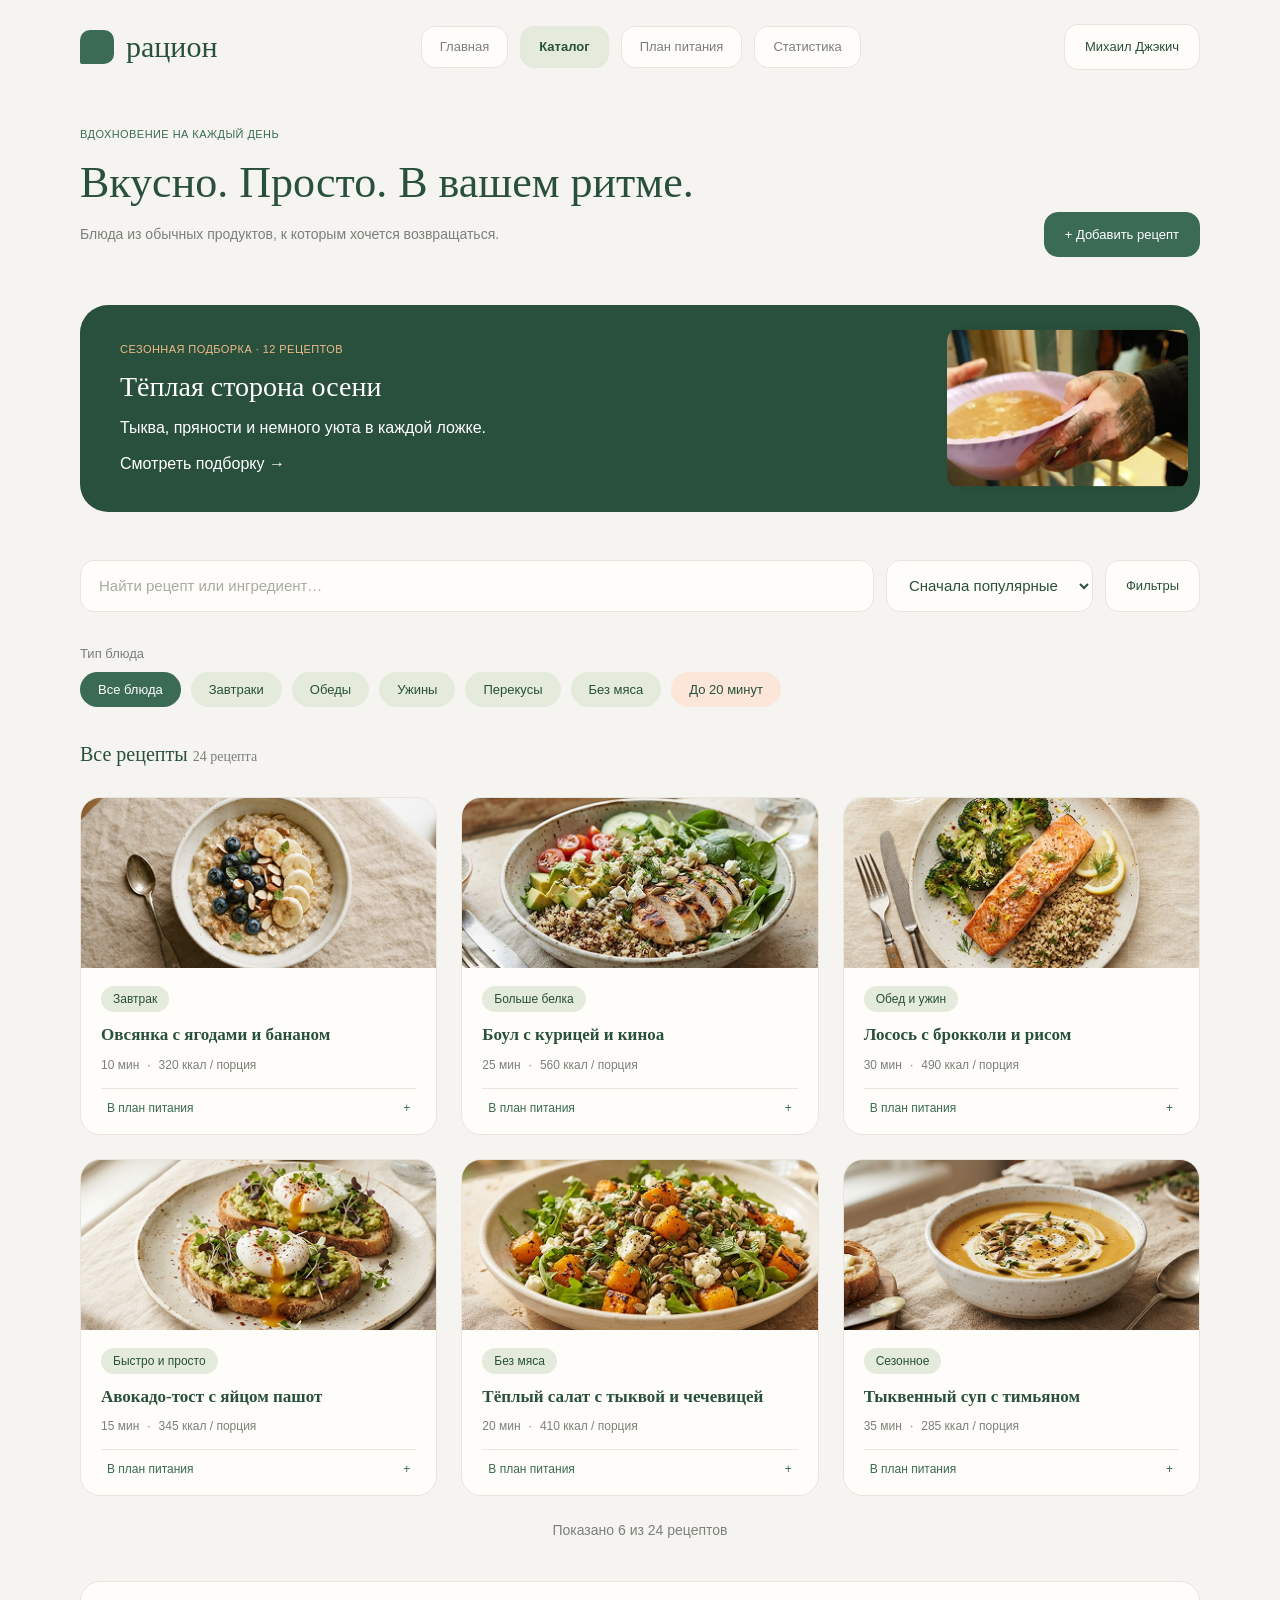
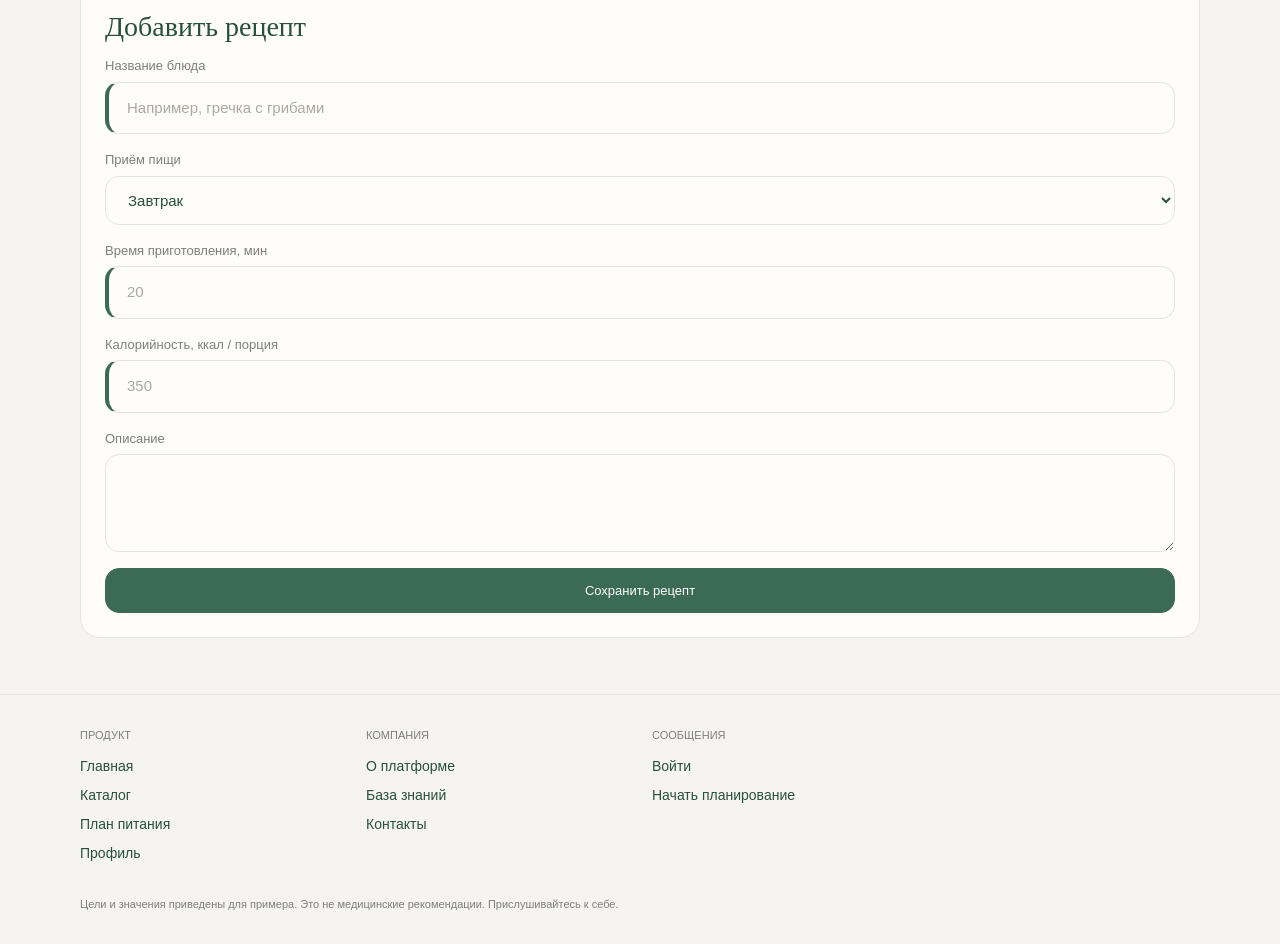
==== catalog.html @ 573b66c5 "Add Ration website Co-authored-by: Copilot <223556219+Copilot@users.noreply.github.com>" ====
<!DOCTYPE html>
<html lang="ru">
<head>
  <meta charset="UTF-8">
  <meta name="viewport" content="width=device-width, initial-scale=1.0">
  <meta name="description" content="Каталог рецептов Рацион: поиск и фильтры по приёмам пищи">
  <title>Каталог блюд — Рацион</title>
  <link rel="stylesheet" href="css/style.css">
</head>
<body>
  <header class="container header">
    <a class="logo" href="index.html"><span class="logo__mark"></span>рацион</a>
    <nav class="nav" aria-label="Основная навигация">
      <ul>
        <li><a href="index.html">Главная</a></li>
        <li><a href="catalog.html" aria-current="page">Каталог</a></li>
        <li><a href="plan.html">План питания</a></li>
        <li><a href="stats.html">Статистика</a></li>
      </ul>
    </nav>
    <div class="header__actions"><a class="btn" href="login.html">Михаил Джэкич</a></div>
  </header>

  <main class="container">
    <div class="section-head">
      <div><p class="eyebrow">Вдохновение на каждый день</p><h1>Вкусно. Просто. В вашем ритме.</h1><p class="muted">Блюда из обычных продуктов, к которым хочется возвращаться.</p></div>
      <a class="btn btn--primary" href="#add-recipe">+ Добавить рецепт</a>
    </div>

    <section class="banner">
      <div class="banner__content">
        <p class="eyebrow">Сезонная подборка · 12 рецептов</p>
        <h2>Тёплая сторона осени</h2>
        <p>Тыква, пряности и немного уюта в каждой ложке.</p>
        <a href="#">Смотреть подборку →</a>
      </div>
      <img class="banner__img" src="img/%D0%91%D0%B0%D0%BB%D0%B0%D0%BD%D0%B4%D0%B0.png" alt="Миска тёплого супа">
    </section>

    <form class="form" action="catalog.html" method="get" role="search">
      <div class="toolbar">
        <input type="search" name="q" placeholder="Найти рецепт или ингредиент…" aria-label="Поиск рецептов">
        <select name="sort" aria-label="Сортировка">
          <option>Сначала популярные</option>
          <option>Сначала быстрые</option>
          <option>По калорийности</option>
        </select>
        <button class="btn" type="submit">Фильтры</button>
      </div>
      <fieldset>
        <legend>Тип блюда</legend>
        <div class="chips">
          <input type="radio" name="type" id="t-all" value="all" checked><label for="t-all">Все блюда</label>
          <input type="radio" name="type" id="t-b" value="breakfast"><label for="t-b">Завтраки</label>
          <input type="radio" name="type" id="t-l" value="lunch"><label for="t-l">Обеды</label>
          <input type="radio" name="type" id="t-d" value="dinner"><label for="t-d">Ужины</label>
          <input type="radio" name="type" id="t-s" value="snack"><label for="t-s">Перекусы</label>
          <input type="radio" name="type" id="t-v" value="veg"><label for="t-v">Без мяса</label>
          <input type="radio" name="type" id="t-q" value="quick"><label for="t-q">До 20 минут</label>
        </div>
      </fieldset>
    </form>

    <div class="section-head"><h3>Все рецепты <span class="muted">24 рецепта</span></h3></div>
    <section class="recipes">
      <article class="card recipe"><img class="recipe__img" src="img/Meal%20photography.png" alt="Овсянка с ягодами и бананом"><div class="recipe__body"><span class="recipe__badge">Завтрак</span><h3 class="recipe__title">Овсянка с ягодами и бананом</h3><p class="recipe__meta"><span>10 мин</span><span>320 ккал / порция</span></p><button class="recipe__add" type="button">В план питания <span>+</span></button></div></article>
      <article class="card recipe"><img class="recipe__img" src="img/Meal%20photography-1.png" alt="Боул с курицей и киноа"><div class="recipe__body"><span class="recipe__badge">Больше белка</span><h3 class="recipe__title">Боул с курицей и киноа</h3><p class="recipe__meta"><span>25 мин</span><span>560 ккал / порция</span></p><button class="recipe__add" type="button">В план питания <span>+</span></button></div></article>
      <article class="card recipe"><img class="recipe__img" src="img/Meal%20photography-2.png" alt="Лосось с брокколи и рисом"><div class="recipe__body"><span class="recipe__badge">Обед и ужин</span><h3 class="recipe__title">Лосось с брокколи и рисом</h3><p class="recipe__meta"><span>30 мин</span><span>490 ккал / порция</span></p><button class="recipe__add" type="button">В план питания <span>+</span></button></div></article>
      <article class="card recipe"><img class="recipe__img" src="img/Meal%20photography-3.png" alt="Авокадо-тост с яйцом пашот"><div class="recipe__body"><span class="recipe__badge">Быстро и просто</span><h3 class="recipe__title">Авокадо-тост с яйцом пашот</h3><p class="recipe__meta"><span>15 мин</span><span>345 ккал / порция</span></p><button class="recipe__add" type="button">В план питания <span>+</span></button></div></article>
      <article class="card recipe"><img class="recipe__img" src="img/Meal%20photography-4.png" alt="Тёплый салат с тыквой и чечевицей"><div class="recipe__body"><span class="recipe__badge">Без мяса</span><h3 class="recipe__title">Тёплый салат с тыквой и чечевицей</h3><p class="recipe__meta"><span>20 мин</span><span>410 ккал / порция</span></p><button class="recipe__add" type="button">В план питания <span>+</span></button></div></article>
      <article class="card recipe"><img class="recipe__img" src="img/Meal%20photography-5.png" alt="Тыквенный суп с тимьяном"><div class="recipe__body"><span class="recipe__badge">Сезонное</span><h3 class="recipe__title">Тыквенный суп с тимьяном</h3><p class="recipe__meta"><span>35 мин</span><span>285 ккал / порция</span></p><button class="recipe__add" type="button">В план питания <span>+</span></button></div></article>
    </section>
    <p class="muted" style="text-align:center;margin-top:24px">Показано 6 из 24 рецептов</p>

    <section id="add-recipe" class="card" style="margin-top:40px">
      <h2>Добавить рецепт</h2>
      <form class="form" action="catalog.html" method="post">
        <div class="field"><label for="r-title">Название блюда</label><input type="text" id="r-title" name="title" required minlength="3" placeholder="Например, гречка с грибами"></div>
        <div class="field"><label for="r-type">Приём пищи</label>
          <select id="r-type" name="meal"><option>Завтрак</option><option>Обед</option><option>Ужин</option><option>Перекус</option></select></div>
        <div class="field"><label for="r-time">Время приготовления, мин</label><input type="number" id="r-time" name="time" min="1" max="240" placeholder="20" required></div>
        <div class="field"><label for="r-kcal">Калорийность, ккал / порция</label><input type="number" id="r-kcal" name="kcal" min="1" placeholder="350" required></div>
        <div class="field"><label for="r-desc">Описание</label><textarea id="r-desc" name="desc" rows="3"></textarea></div>
        <button class="btn btn--primary" type="submit">Сохранить рецепт</button>
      </form>
    </section>
  </main>

  <footer class="container footer">
    <div class="footer__cols">
      <section><h4>Продукт</h4><ul><li><a href="index.html">Главная</a></li><li><a href="catalog.html">Каталог</a></li><li><a href="plan.html">План питания</a></li><li><a href="stats.html">Профиль</a></li></ul></section>
      <section><h4>Компания</h4><ul><li><a href="#">О платформе</a></li><li><a href="#">База знаний</a></li><li><a href="#">Контакты</a></li></ul></section>
      <section><h4>Сообщения</h4><ul><li><a href="login.html">Войти</a></li><li><a href="plan.html">Начать планирование</a></li></ul></section>
    </div>
    <p class="footer__note">Цели и значения приведены для примера. Это не медицинские рекомендации. Прислушивайтесь к себе.</p>
  </footer>
</body>
</html>
---- css/style.css ----
/* ===== Переменные (псевдокласс :root) ===== */
:root {
  --bg: #f5f4f0;
  --card: #fffdf9;
  --green: #3b6b54;
  --green-dark: #29503c;
  --green-soft: #e4ebdc;
  --peach: #fbe6d9;
  --text: #29503c;
  --muted: #7d807a;
  --line: #e7e5de;
  --radius: 20px;
}

/* ===== Селектор по типу и универсальный ===== */
* { box-sizing: border-box; }
body {
  margin: 0;
  background: var(--bg);
  color: var(--text);
  font-family: "Manrope", "Segoe UI", Arial, sans-serif;
  line-height: 1.5;
}
h1, h2, h3 { font-family: Georgia, "Times New Roman", serif; font-weight: 400; margin: 0 0 8px; }
h1 { font-size: 44px; }
h2 { font-size: 28px; }
h3 { font-size: 20px; }
p { margin: 0 0 12px; }
a { color: inherit; text-decoration: none; }
ul { list-style: none; margin: 0; padding: 0; }
img { max-width: 100%; display: block; }

/* ===== Селектор по классу ===== */
.container { max-width: 1920px; margin: 0 auto; padding: 0 80px; }
.eyebrow { font-size: 11px; letter-spacing: .04em; text-transform: uppercase; color: var(--green); margin-bottom: 8px; }
.muted { color: var(--muted); font-size: 14px; }
.card { background: var(--card); border: 1px solid var(--line); border-radius: var(--radius); padding: 24px; }

/* ===== Шапка: потомки и дочерние селекторы ===== */
.header { display: flex; align-items: center; justify-content: space-between; padding-top: 24px; padding-bottom: 24px; }
.logo { display: flex; align-items: center; gap: 12px; font-family: Georgia, serif; font-size: 30px; }
.logo__mark { width: 34px; height: 34px; border-radius: 10px 10px 10px 2px; background: var(--green); }
.nav > ul { display: flex; gap: 12px; }                /* дочерний селектор > */
.nav a { display: block; padding: 10px 18px; border: 1px solid var(--line); border-radius: 14px; background: var(--card); font-size: 13px; color: var(--muted); }
.nav a:hover { border-color: var(--green); color: var(--green); }  /* псевдокласс :hover */
.nav a[aria-current="page"] { background: var(--green-soft); color: var(--green-dark); font-weight: 700; } /* атрибут */
.header__actions { display: flex; gap: 12px; align-items: center; }

/* ===== Кнопки ===== */
.btn { display: inline-flex; align-items: center; justify-content: center; gap: 8px; padding: 12px 20px; border-radius: 14px; border: 1px solid var(--line); background: var(--card); color: var(--text); font: inherit; font-size: 13px; cursor: pointer; }
.btn--primary { background: var(--green); border-color: var(--green); color: #fff; }
.btn--primary:hover { background: var(--green-dark); }
.btn--block { width: 100%; padding: 22px; border-radius: 999px; font-weight: 700; font-size: 14px; }
.btn:focus-visible { outline: 3px solid #9cc3ab; outline-offset: 2px; }

/* ===== Формы ===== */
.form { display: grid; gap: 16px; }
.field { display: grid; gap: 6px; }
.field label { font-size: 13px; color: var(--muted); }
input[type="text"],
input[type="tel"],
input[type="search"],
input[type="time"],
input[type="number"],
input[type="date"],
select, textarea {              /* группировка селекторов + атрибуты */
  width: 100%; padding: 14px 18px; border: 1px solid var(--line); border-radius: 14px;
  background: var(--card); color: var(--text); font: inherit; font-size: 15px;
}
input:focus, select:focus, textarea:focus { outline: none; border-color: var(--green); box-shadow: 0 0 0 3px rgba(59,107,84,.18); }
input:required { border-left: 4px solid var(--green); }               /* :required */
input:invalid:not(:placeholder-shown) { border-color: #c0562d; }      /* :invalid + :not() */
input::placeholder { color: #a8aaa3; }                                /* псевдоэлемент */
.field:focus-within label { color: var(--green); }                    /* :focus-within */
.phone { display: grid; grid-template-columns: 140px 1fr; gap: 0; background: var(--green-soft); border-radius: 999px; overflow: hidden; }
.phone select, .phone input { background: transparent; border: 0; border-radius: 0; padding: 20px 18px; }
.check { display: flex; gap: 10px; align-items: flex-start; font-size: 12px; color: var(--muted); }
.check input { margin-top: 3px; accent-color: var(--green); }
.check a { text-decoration: underline; }
.steps { display: flex; justify-content: space-between; align-items: center; font-family: Georgia, serif; font-size: 14px; color: var(--green); margin-bottom: 28px; }
.steps__bar { display: flex; gap: 8px; }
.steps__bar span { width: 50px; height: 4px; border-radius: 4px; background: var(--green-soft); }
.steps__bar span:first-child { background: var(--green); }            /* :first-child */
fieldset { border: 0; margin: 0; padding: 0; }
legend { font-size: 13px; color: var(--muted); margin-bottom: 8px; padding: 0; }

/* ===== Фильтр-чипы (radio) ===== */
.chips { display: flex; flex-wrap: wrap; gap: 10px; }
.chips input { position: absolute; opacity: 0; }
.chips label { padding: 8px 18px; border-radius: 999px; background: var(--green-soft); font-size: 13px; cursor: pointer; }
.chips input:checked + label { background: var(--green); color: #fff; }   /* соседний селектор + и :checked */
.chips input:focus-visible + label { outline: 3px solid #9cc3ab; }
.chips input:nth-of-type(n+7) + label { background: var(--peach); }       /* :nth-of-type */

/* ===== Hero / карточки ===== */
.hero { display: grid; grid-template-columns: 1fr 1fr; gap: 48px; align-items: center; padding: 32px 0 56px; }
.hero__lead { font-size: 18px; color: var(--muted); max-width: 560px; }
.hero__actions { display: flex; gap: 12px; margin: 24px 0 16px; }
.tags { display: flex; gap: 8px; }
.tags li { padding: 6px 14px; border-radius: 999px; background: var(--green-soft); font-size: 12px; }
.tags li:nth-child(2) { background: var(--peach); }                       /* :nth-child */
.hero__visual { border-radius: 32px; overflow: hidden; }
.hero__visual img { width: 100%; height: auto; }
.features { display: grid; grid-template-columns: repeat(3, 1fr); gap: 24px; margin-bottom: 56px; }
.features .card h3 { margin-top: 16px; }
.feature__icon { width: 44px; height: 44px; }

.recipes { display: grid; grid-template-columns: repeat(3, 1fr); gap: 24px; }
.recipe { padding: 0; overflow: hidden; }
.recipe__img { width: 100%; height: 170px; object-fit: cover; }
.recipe__body { padding: 18px 20px; }
.recipe__badge { display: inline-block; padding: 4px 12px; border-radius: 999px; background: var(--green-soft); font-size: 12px; margin-bottom: 10px; }
.recipe__title { font-weight: 700; font-size: 17px; }
.recipe__meta { display: flex; gap: 8px; font-size: 12px; color: var(--muted); margin: 8px 0 14px; }
.recipe__meta span + span::before { content: "·"; margin-right: 8px; }     /* + и ::before */
.recipe__add { display: flex; justify-content: space-between; padding-top: 12px; border-top: 1px solid var(--line); font-size: 12px; width: 100%; background: none; border-left: 0; border-right: 0; border-bottom: 0; color: var(--green); font-family: inherit; cursor: pointer; }
.recipe[hidden] { display: none; }                                        /* атрибут [hidden] */

.banner { display: flex; justify-content: space-between; align-items: center; gap: 24px; margin: 48px 0; padding: 12px; border-radius: 28px; background: var(--green-dark); color: #fff; }
.banner__content { padding: 24px 28px; }
.banner .eyebrow { color: #f0bb8a; }
.banner__img { width: 22%; min-width: 220px; height: 164px; object-fit: cover; border-radius: 16px; }

.toolbar { display: grid; grid-template-columns: 1fr auto auto; gap: 12px; margin-bottom: 16px; }
.section-head { display: flex; justify-content: space-between; align-items: end; margin: 32px 0 20px; }

/* ===== Баланс / прогресс ===== */
.stats { display: grid; grid-template-columns: repeat(4, 1fr); gap: 20px; }
.stats--five { grid-template-columns: repeat(5, 1fr); }
.stat__value { font-size: 32px; font-weight: 700; }
progress { width: 100%; height: 6px; appearance: none; border: 0; border-radius: 6px; overflow: hidden; }
progress::-webkit-progress-bar { background: var(--line); }
progress::-webkit-progress-value { background: var(--green); }
progress::-moz-progress-bar { background: var(--green); }

/* ===== План питания ===== */
.two-col { display: grid; grid-template-columns: 1fr 1fr; gap: 48px; align-items: start; }
.meal { display: flex; justify-content: space-between; align-items: center; padding: 16px 20px; border: 1px solid var(--line); border-radius: 18px; margin-top: 14px; }
.meal__kcal { font-weight: 700; text-align: right; }
.meal:last-of-type { background: var(--green-soft); }                      /* :last-of-type */
.macros { display: grid; grid-template-columns: 1fr 1fr; gap: 16px; margin-top: 16px; }
.macros .card:last-child { grid-column: 1 / -1; }                          /* :last-child */
.macros .card { background: var(--green-soft); border: 0; }
.date-nav { display: flex; justify-content: space-between; align-items: center; margin: 24px 0; }
.note { background: var(--peach); border-radius: 16px; padding: 16px 20px; font-size: 13px; margin-top: 16px; }

/* ===== Статистика ===== */
.chart { display: flex; align-items: end; justify-content: space-around; height: 300px; padding: 24px; background: var(--green-soft); border-radius: 20px; }
.chart li { display: grid; justify-items: center; gap: 8px; font-size: 12px; }
.chart li::before { content: attr(data-kcal); font-size: 13px; }           /* attr() */
.chart li span { width: 32px; border-radius: 16px 16px 0 0; background: var(--green); }
.chart li[data-kcal^="2"] span { background: var(--green-dark); }          /* [attr^=] — значения от 2000 */

/* ===== Авторизация ===== */
.auth { max-width: 868px; margin: 0 auto; text-align: center; padding: 32px 0 48px; }
.auth__card { text-align: left; border-radius: 48px; padding: 56px 60px; margin-top: 40px; }

/* ===== Футер ===== */
.footer { border-top: 1px solid var(--line); margin-top: 56px; padding: 32px 80px; display: grid; grid-template-columns: repeat(4, minmax(0, 1fr)); gap: 24px; font-size: 14px; }
.footer__cols { display: contents; }
.footer__cols h4 { margin: 0 0 12px; font-size: 11px; text-transform: uppercase; color: var(--muted); font-weight: 500; }
.footer__cols li { margin-bottom: 8px; }
.footer__cols a:hover { text-decoration: underline; }
.footer__note { grid-column: 1 / -1; margin: 0; font-size: 11px; color: var(--muted); }

@media (max-width: 900px) {
  .container { padding: 0 20px; }
  .hero, .two-col, .features, .recipes, .stats, .stats--five { grid-template-columns: 1fr; }
  .header { flex-wrap: wrap; gap: 12px; }
  .nav > ul { flex-wrap: wrap; }
  .footer { grid-template-columns: repeat(2, minmax(0, 1fr)); padding-right: 20px; padding-left: 20px; }
  .banner { align-items: stretch; flex-direction: column; }
  .banner__content { padding: 20px; }
  .banner__img { width: 100%; min-width: 0; }
  h1 { font-size: 32px; }
}

@media (max-width: 560px) {
  .footer { grid-template-columns: 1fr; }
}
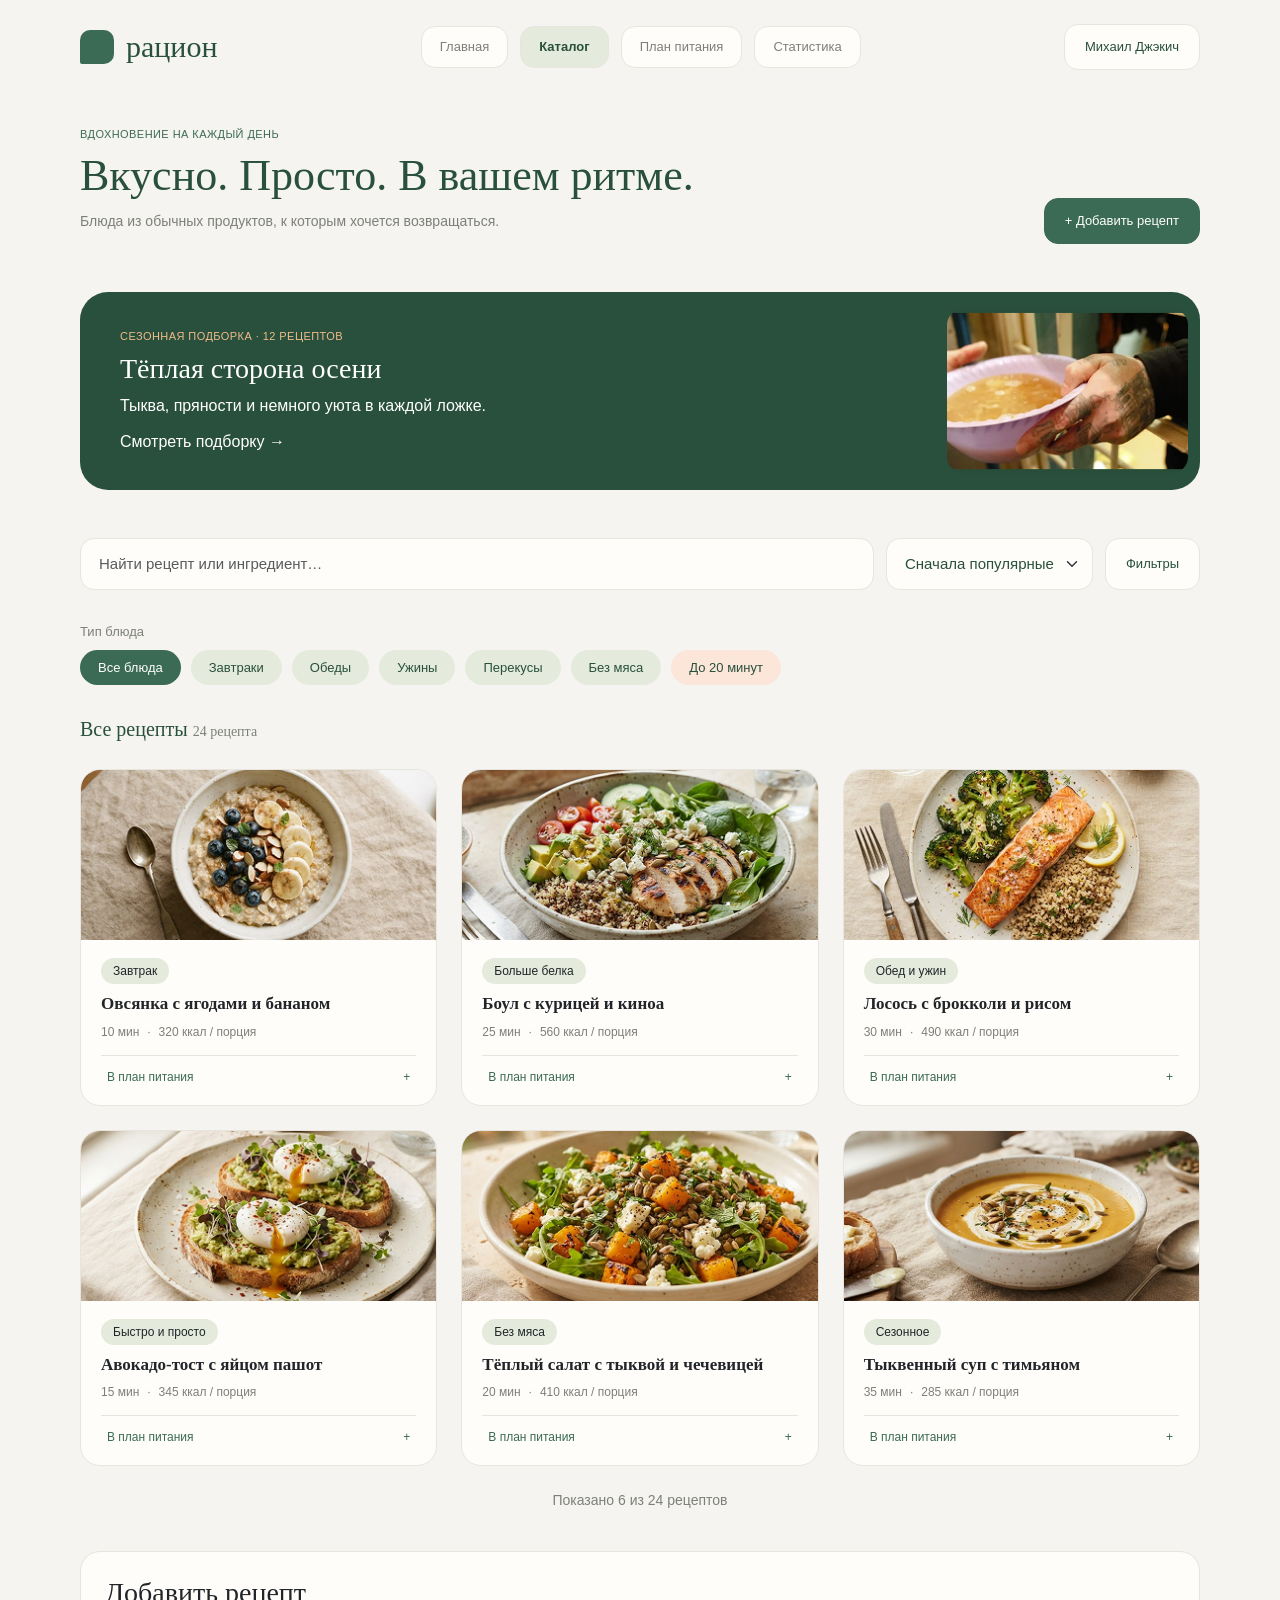
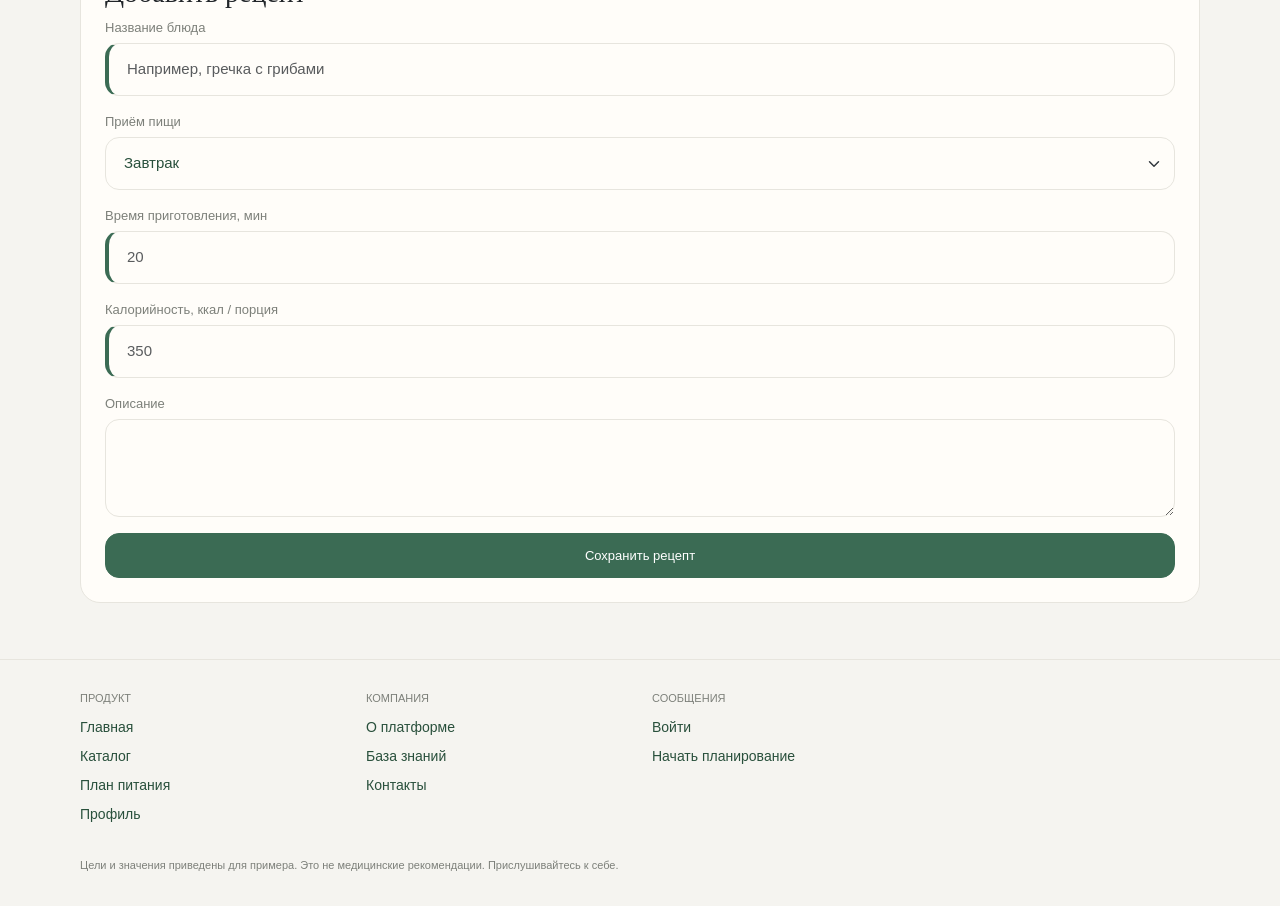
==== commit 127b45f3: "Использование CSS-фреймворков" ====
--- a/catalog.html
+++ b/catalog.html
@@ -5,23 +5,24 @@
   <meta name="viewport" content="width=device-width, initial-scale=1.0">
   <meta name="description" content="Каталог рецептов Рацион: поиск и фильтры по приёмам пищи">
   <title>Каталог блюд — Рацион</title>
+  <link rel="stylesheet" href="css/vendor/bootstrap.min.css">
   <link rel="stylesheet" href="css/style.css">
 </head>
 <body>
-  <header class="container header">
+  <header class="site-container header">
     <a class="logo" href="index.html"><span class="logo__mark"></span>рацион</a>
     <nav class="nav" aria-label="Основная навигация">
       <ul>
-        <li><a href="index.html">Главная</a></li>
-        <li><a href="catalog.html" aria-current="page">Каталог</a></li>
-        <li><a href="plan.html">План питания</a></li>
-        <li><a href="stats.html">Статистика</a></li>
+        <li><a class="nav-link" href="index.html">Главная</a></li>
+        <li><a class="nav-link" href="catalog.html" aria-current="page">Каталог</a></li>
+        <li><a class="nav-link" href="plan.html">План питания</a></li>
+        <li><a class="nav-link" href="stats.html">Статистика</a></li>
       </ul>
     </nav>
     <div class="header__actions"><a class="btn" href="login.html">Михаил Джэкич</a></div>
   </header>
 
-  <main class="container">
+  <main class="site-container">
     <div class="section-head">
       <div><p class="eyebrow">Вдохновение на каждый день</p><h1>Вкусно. Просто. В вашем ритме.</h1><p class="muted">Блюда из обычных продуктов, к которым хочется возвращаться.</p></div>
       <a class="btn btn--primary" href="#add-recipe">+ Добавить рецепт</a>
@@ -39,8 +40,8 @@
 
     <form class="form" action="catalog.html" method="get" role="search">
       <div class="toolbar">
-        <input type="search" name="q" placeholder="Найти рецепт или ингредиент…" aria-label="Поиск рецептов">
-        <select name="sort" aria-label="Сортировка">
+        <input class="form-control" type="search" name="q" placeholder="Найти рецепт или ингредиент…" aria-label="Поиск рецептов">
+        <select class="form-select" name="sort" aria-label="Сортировка">
           <option>Сначала популярные</option>
           <option>Сначала быстрые</option>
           <option>По калорийности</option>
@@ -63,30 +64,32 @@
 
     <div class="section-head"><h3>Все рецепты <span class="muted">24 рецепта</span></h3></div>
     <section class="recipes">
-      <article class="card recipe"><img class="recipe__img" src="img/Meal%20photography.png" alt="Овсянка с ягодами и бананом"><div class="recipe__body"><span class="recipe__badge">Завтрак</span><h3 class="recipe__title">Овсянка с ягодами и бананом</h3><p class="recipe__meta"><span>10 мин</span><span>320 ккал / порция</span></p><button class="recipe__add" type="button">В план питания <span>+</span></button></div></article>
-      <article class="card recipe"><img class="recipe__img" src="img/Meal%20photography-1.png" alt="Боул с курицей и киноа"><div class="recipe__body"><span class="recipe__badge">Больше белка</span><h3 class="recipe__title">Боул с курицей и киноа</h3><p class="recipe__meta"><span>25 мин</span><span>560 ккал / порция</span></p><button class="recipe__add" type="button">В план питания <span>+</span></button></div></article>
-      <article class="card recipe"><img class="recipe__img" src="img/Meal%20photography-2.png" alt="Лосось с брокколи и рисом"><div class="recipe__body"><span class="recipe__badge">Обед и ужин</span><h3 class="recipe__title">Лосось с брокколи и рисом</h3><p class="recipe__meta"><span>30 мин</span><span>490 ккал / порция</span></p><button class="recipe__add" type="button">В план питания <span>+</span></button></div></article>
-      <article class="card recipe"><img class="recipe__img" src="img/Meal%20photography-3.png" alt="Авокадо-тост с яйцом пашот"><div class="recipe__body"><span class="recipe__badge">Быстро и просто</span><h3 class="recipe__title">Авокадо-тост с яйцом пашот</h3><p class="recipe__meta"><span>15 мин</span><span>345 ккал / порция</span></p><button class="recipe__add" type="button">В план питания <span>+</span></button></div></article>
-      <article class="card recipe"><img class="recipe__img" src="img/Meal%20photography-4.png" alt="Тёплый салат с тыквой и чечевицей"><div class="recipe__body"><span class="recipe__badge">Без мяса</span><h3 class="recipe__title">Тёплый салат с тыквой и чечевицей</h3><p class="recipe__meta"><span>20 мин</span><span>410 ккал / порция</span></p><button class="recipe__add" type="button">В план питания <span>+</span></button></div></article>
-      <article class="card recipe"><img class="recipe__img" src="img/Meal%20photography-5.png" alt="Тыквенный суп с тимьяном"><div class="recipe__body"><span class="recipe__badge">Сезонное</span><h3 class="recipe__title">Тыквенный суп с тимьяном</h3><p class="recipe__meta"><span>35 мин</span><span>285 ккал / порция</span></p><button class="recipe__add" type="button">В план питания <span>+</span></button></div></article>
+      <div class="row row-cols-1 row-cols-lg-3 g-4">
+        <div class="col"><article class="card h-100 recipe"><img class="recipe__img" src="img/Meal%20photography.png" alt="Овсянка с ягодами и бананом"><div class="recipe__body"><span class="recipe__badge">Завтрак</span><h3 class="recipe__title">Овсянка с ягодами и бананом</h3><p class="recipe__meta"><span>10 мин</span><span>320 ккал / порция</span></p><button class="recipe__add" type="button">В план питания <span>+</span></button></div></article></div>
+        <div class="col"><article class="card h-100 recipe"><img class="recipe__img" src="img/Meal%20photography-1.png" alt="Боул с курицей и киноа"><div class="recipe__body"><span class="recipe__badge">Больше белка</span><h3 class="recipe__title">Боул с курицей и киноа</h3><p class="recipe__meta"><span>25 мин</span><span>560 ккал / порция</span></p><button class="recipe__add" type="button">В план питания <span>+</span></button></div></article></div>
+        <div class="col"><article class="card h-100 recipe"><img class="recipe__img" src="img/Meal%20photography-2.png" alt="Лосось с брокколи и рисом"><div class="recipe__body"><span class="recipe__badge">Обед и ужин</span><h3 class="recipe__title">Лосось с брокколи и рисом</h3><p class="recipe__meta"><span>30 мин</span><span>490 ккал / порция</span></p><button class="recipe__add" type="button">В план питания <span>+</span></button></div></article></div>
+        <div class="col"><article class="card h-100 recipe"><img class="recipe__img" src="img/Meal%20photography-3.png" alt="Авокадо-тост с яйцом пашот"><div class="recipe__body"><span class="recipe__badge">Быстро и просто</span><h3 class="recipe__title">Авокадо-тост с яйцом пашот</h3><p class="recipe__meta"><span>15 мин</span><span>345 ккал / порция</span></p><button class="recipe__add" type="button">В план питания <span>+</span></button></div></article></div>
+        <div class="col"><article class="card h-100 recipe"><img class="recipe__img" src="img/Meal%20photography-4.png" alt="Тёплый салат с тыквой и чечевицей"><div class="recipe__body"><span class="recipe__badge">Без мяса</span><h3 class="recipe__title">Тёплый салат с тыквой и чечевицей</h3><p class="recipe__meta"><span>20 мин</span><span>410 ккал / порция</span></p><button class="recipe__add" type="button">В план питания <span>+</span></button></div></article></div>
+        <div class="col"><article class="card h-100 recipe"><img class="recipe__img" src="img/Meal%20photography-5.png" alt="Тыквенный суп с тимьяном"><div class="recipe__body"><span class="recipe__badge">Сезонное</span><h3 class="recipe__title">Тыквенный суп с тимьяном</h3><p class="recipe__meta"><span>35 мин</span><span>285 ккал / порция</span></p><button class="recipe__add" type="button">В план питания <span>+</span></button></div></article></div>
+      </div>
     </section>
     <p class="muted" style="text-align:center;margin-top:24px">Показано 6 из 24 рецептов</p>
 
     <section id="add-recipe" class="card" style="margin-top:40px">
       <h2>Добавить рецепт</h2>
       <form class="form" action="catalog.html" method="post">
-        <div class="field"><label for="r-title">Название блюда</label><input type="text" id="r-title" name="title" required minlength="3" placeholder="Например, гречка с грибами"></div>
+        <div class="field"><label for="r-title">Название блюда</label><input class="form-control" type="text" id="r-title" name="title" required minlength="3" placeholder="Например, гречка с грибами"></div>
         <div class="field"><label for="r-type">Приём пищи</label>
-          <select id="r-type" name="meal"><option>Завтрак</option><option>Обед</option><option>Ужин</option><option>Перекус</option></select></div>
-        <div class="field"><label for="r-time">Время приготовления, мин</label><input type="number" id="r-time" name="time" min="1" max="240" placeholder="20" required></div>
-        <div class="field"><label for="r-kcal">Калорийность, ккал / порция</label><input type="number" id="r-kcal" name="kcal" min="1" placeholder="350" required></div>
-        <div class="field"><label for="r-desc">Описание</label><textarea id="r-desc" name="desc" rows="3"></textarea></div>
+          <select class="form-select" id="r-type" name="meal"><option>Завтрак</option><option>Обед</option><option>Ужин</option><option>Перекус</option></select></div>
+        <div class="field"><label for="r-time">Время приготовления, мин</label><input class="form-control" type="number" id="r-time" name="time" min="1" max="240" placeholder="20" required></div>
+        <div class="field"><label for="r-kcal">Калорийность, ккал / порция</label><input class="form-control" type="number" id="r-kcal" name="kcal" min="1" placeholder="350" required></div>
+        <div class="field"><label for="r-desc">Описание</label><textarea class="form-control" id="r-desc" name="desc" rows="3"></textarea></div>
         <button class="btn btn--primary" type="submit">Сохранить рецепт</button>
       </form>
     </section>
   </main>
 
-  <footer class="container footer">
+  <footer class="site-container footer">
     <div class="footer__cols">
       <section><h4>Продукт</h4><ul><li><a href="index.html">Главная</a></li><li><a href="catalog.html">Каталог</a></li><li><a href="plan.html">План питания</a></li><li><a href="stats.html">Профиль</a></li></ul></section>
       <section><h4>Компания</h4><ul><li><a href="#">О платформе</a></li><li><a href="#">База знаний</a></li><li><a href="#">Контакты</a></li></ul></section>
--- a/css/style.css
+++ b/css/style.css
@@ -31,10 +31,17 @@
 img { max-width: 100%; display: block; }
 
 /* ===== Селектор по классу ===== */
-.container { max-width: 1920px; margin: 0 auto; padding: 0 80px; }
+.site-container { max-width: 1920px; margin: 0 auto; padding: 0 80px; }
 .eyebrow { font-size: 11px; letter-spacing: .04em; text-transform: uppercase; color: var(--green); margin-bottom: 8px; }
 .muted { color: var(--muted); font-size: 14px; }
-.card { background: var(--card); border: 1px solid var(--line); border-radius: var(--radius); padding: 24px; }
+.card {
+  --bs-card-bg: var(--card);
+  --bs-card-border-color: var(--line);
+  --bs-card-border-radius: var(--radius);
+  padding: 24px;
+}
+
+.card:not(form) > .btn { align-self: start; }
 
 /* ===== Шапка: потомки и дочерние селекторы ===== */
 .header { display: flex; align-items: center; justify-content: space-between; padding-top: 24px; padding-bottom: 24px; }
@@ -47,9 +54,33 @@
 .header__actions { display: flex; gap: 12px; align-items: center; }
 
 /* ===== Кнопки ===== */
-.btn { display: inline-flex; align-items: center; justify-content: center; gap: 8px; padding: 12px 20px; border-radius: 14px; border: 1px solid var(--line); background: var(--card); color: var(--text); font: inherit; font-size: 13px; cursor: pointer; }
-.btn--primary { background: var(--green); border-color: var(--green); color: #fff; }
-.btn--primary:hover { background: var(--green-dark); }
+.btn {
+  --bs-btn-padding-x: 20px;
+  --bs-btn-padding-y: 12px;
+  --bs-btn-border-radius: 14px;
+  --bs-btn-font-size: 13px;
+  --bs-btn-color: var(--text);
+  --bs-btn-bg: var(--card);
+  --bs-btn-border-color: var(--line);
+  --bs-btn-hover-color: var(--green-dark);
+  --bs-btn-hover-bg: var(--card);
+  --bs-btn-hover-border-color: var(--green);
+  --bs-btn-active-color: var(--bs-btn-hover-color);
+  --bs-btn-active-bg: var(--bs-btn-hover-bg);
+  --bs-btn-active-border-color: var(--bs-btn-hover-border-color);
+  display: inline-flex;
+  align-items: center;
+  justify-content: center;
+  gap: 8px;
+}
+.btn--primary {
+  --bs-btn-color: #fff;
+  --bs-btn-bg: var(--green);
+  --bs-btn-border-color: var(--green);
+  --bs-btn-hover-color: #fff;
+  --bs-btn-hover-bg: var(--green-dark);
+  --bs-btn-hover-border-color: var(--green-dark);
+}
 .btn--block { width: 100%; padding: 22px; border-radius: 999px; font-weight: 700; font-size: 14px; }
 .btn:focus-visible { outline: 3px solid #9cc3ab; outline-offset: 2px; }
 
@@ -57,32 +88,44 @@
 .form { display: grid; gap: 16px; }
 .field { display: grid; gap: 6px; }
 .field label { font-size: 13px; color: var(--muted); }
-input[type="text"],
-input[type="tel"],
-input[type="search"],
-input[type="time"],
-input[type="number"],
-input[type="date"],
-select, textarea {              /* группировка селекторов + атрибуты */
-  width: 100%; padding: 14px 18px; border: 1px solid var(--line); border-radius: 14px;
-  background: var(--card); color: var(--text); font: inherit; font-size: 15px;
-}
-input:focus, select:focus, textarea:focus { outline: none; border-color: var(--green); box-shadow: 0 0 0 3px rgba(59,107,84,.18); }
+.form-control, .form-select {
+  padding: 14px 18px;
+  border-color: var(--line);
+  border-radius: 14px;
+  background-color: var(--card);
+  color: var(--text);
+  font-size: 15px;
+}
+.form-select { padding-right: 38px; }
+.form-control:focus, .form-select:focus {
+  background-color: var(--card);
+  color: var(--text);
+  border-color: var(--green);
+  box-shadow: 0 0 0 3px rgba(59,107,84,.18);
+}
 input:required { border-left: 4px solid var(--green); }               /* :required */
 input:invalid:not(:placeholder-shown) { border-color: #c0562d; }      /* :invalid + :not() */
 input::placeholder { color: #a8aaa3; }                                /* псевдоэлемент */
 .field:focus-within label { color: var(--green); }                    /* :focus-within */
 .phone { display: grid; grid-template-columns: 140px 1fr; gap: 0; background: var(--green-soft); border-radius: 999px; overflow: hidden; }
-.phone select, .phone input { background: transparent; border: 0; border-radius: 0; padding: 20px 18px; }
+.phone .form-select, .phone .form-control {
+  background-color: transparent;
+  border: 0;
+  border-radius: 0;
+  padding-block: 20px;
+}
+.phone :is(.form-select, .form-control):focus { box-shadow: inset 0 0 0 2px var(--green); }
 .check { display: flex; gap: 10px; align-items: flex-start; font-size: 12px; color: var(--muted); }
-.check input { margin-top: 3px; accent-color: var(--green); }
+.check .form-check-input { flex-shrink: 0; margin-top: 3px; }
+.check .form-check-input:checked { background-color: var(--green); border-color: var(--green); }
+.check .form-check-input:focus { border-color: var(--green); box-shadow: 0 0 0 3px rgba(59,107,84,.18); }
 .check a { text-decoration: underline; }
 .steps { display: flex; justify-content: space-between; align-items: center; font-family: Georgia, serif; font-size: 14px; color: var(--green); margin-bottom: 28px; }
 .steps__bar { display: flex; gap: 8px; }
 .steps__bar span { width: 50px; height: 4px; border-radius: 4px; background: var(--green-soft); }
 .steps__bar span:first-child { background: var(--green); }            /* :first-child */
 fieldset { border: 0; margin: 0; padding: 0; }
-legend { font-size: 13px; color: var(--muted); margin-bottom: 8px; padding: 0; }
+legend { float: none; font-size: 13px; color: var(--muted); margin-bottom: 8px; padding: 0; }
 
 /* ===== Фильтр-чипы (radio) ===== */
 .chips { display: flex; flex-wrap: wrap; gap: 10px; }
@@ -93,7 +136,7 @@
 .chips input:nth-of-type(n+7) + label { background: var(--peach); }       /* :nth-of-type */
 
 /* ===== Hero / карточки ===== */
-.hero { display: grid; grid-template-columns: 1fr 1fr; gap: 48px; align-items: center; padding: 32px 0 56px; }
+.hero { padding: 32px 0 56px; }
 .hero__lead { font-size: 18px; color: var(--muted); max-width: 560px; }
 .hero__actions { display: flex; gap: 12px; margin: 24px 0 16px; }
 .tags { display: flex; gap: 8px; }
@@ -101,11 +144,10 @@
 .tags li:nth-child(2) { background: var(--peach); }                       /* :nth-child */
 .hero__visual { border-radius: 32px; overflow: hidden; }
 .hero__visual img { width: 100%; height: auto; }
-.features { display: grid; grid-template-columns: repeat(3, 1fr); gap: 24px; margin-bottom: 56px; }
+.features { margin-bottom: 56px; }
 .features .card h3 { margin-top: 16px; }
 .feature__icon { width: 44px; height: 44px; }
 
-.recipes { display: grid; grid-template-columns: repeat(3, 1fr); gap: 24px; }
 .recipe { padding: 0; overflow: hidden; }
 .recipe__img { width: 100%; height: 170px; object-fit: cover; }
 .recipe__body { padding: 18px 20px; }
@@ -125,8 +167,6 @@
 .section-head { display: flex; justify-content: space-between; align-items: end; margin: 32px 0 20px; }
 
 /* ===== Баланс / прогресс ===== */
-.stats { display: grid; grid-template-columns: repeat(4, 1fr); gap: 20px; }
-.stats--five { grid-template-columns: repeat(5, 1fr); }
 .stat__value { font-size: 32px; font-weight: 700; }
 progress { width: 100%; height: 6px; appearance: none; border: 0; border-radius: 6px; overflow: hidden; }
 progress::-webkit-progress-bar { background: var(--line); }
@@ -134,7 +174,6 @@
 progress::-moz-progress-bar { background: var(--green); }
 
 /* ===== План питания ===== */
-.two-col { display: grid; grid-template-columns: 1fr 1fr; gap: 48px; align-items: start; }
 .meal { display: flex; justify-content: space-between; align-items: center; padding: 16px 20px; border: 1px solid var(--line); border-radius: 18px; margin-top: 14px; }
 .meal__kcal { font-weight: 700; text-align: right; }
 .meal:last-of-type { background: var(--green-soft); }                      /* :last-of-type */
@@ -164,8 +203,7 @@
 .footer__note { grid-column: 1 / -1; margin: 0; font-size: 11px; color: var(--muted); }
 
 @media (max-width: 900px) {
-  .container { padding: 0 20px; }
-  .hero, .two-col, .features, .recipes, .stats, .stats--five { grid-template-columns: 1fr; }
+  .site-container { padding: 0 20px; }
   .header { flex-wrap: wrap; gap: 12px; }
   .nav > ul { flex-wrap: wrap; }
   .footer { grid-template-columns: repeat(2, minmax(0, 1fr)); padding-right: 20px; padding-left: 20px; }
@@ -178,3 +216,97 @@
 @media (max-width: 560px) {
   .footer { grid-template-columns: 1fr; }
 }
+
+/* =========================================================
+   ===== CSS-анимации (лабораторная работа №5) =====
+   ========================================================= */
+
+/* --- Ключевые кадры --- */
+@keyframes fadeIn  { from { opacity: 0; } to { opacity: 1; } }
+@keyframes fadeUp  { from { opacity: 0; transform: translateY(24px); } to { opacity: 1; transform: none; } }
+@keyframes slideIn { from { opacity: 0; transform: translateX(-30px); } to { opacity: 1; transform: none; } }
+@keyframes popIn   { from { opacity: 0; transform: scale(.9); } to { opacity: 1; transform: scale(1); } }
+@keyframes float   { 0%, 100% { transform: translateY(0); } 50% { transform: translateY(-8px); } }
+@keyframes growBar { from { transform: scaleY(0); } to { transform: scaleY(1); } }
+@keyframes fillBar { from { transform: scaleX(0); } to { transform: scaleX(1); } }
+@keyframes blink   { 0%, 100% { opacity: 1; } 50% { opacity: .35; } }
+@keyframes pulse   { 0%   { box-shadow: 0 0 0 0 rgba(59,107,84,.45); }
+                     70%  { box-shadow: 0 0 0 14px rgba(59,107,84,0); }
+                     100% { box-shadow: 0 0 0 0 rgba(59,107,84,0); } }
+
+/* --- Общие: шапка, логотип, кнопки, ссылки (transition) --- */
+.header { animation: fadeIn .6s ease-out backwards; }
+.logo__mark { transition: transform .4s ease; }
+.logo:hover .logo__mark { transform: rotate(-20deg) scale(1.1); }
+.nav a, .btn, .chips label, .recipe__add { transition: background-color .25s, color .25s, border-color .25s, transform .25s, box-shadow .25s; }
+.btn:hover { transform: translateY(-2px); box-shadow: 0 6px 14px rgba(41,80,60,.15); }
+.btn:active { transform: translateY(0); }
+
+/* --- Главная: hero, теги, карточки возможностей --- */
+.hero__copy { animation: slideIn .8s ease-out backwards; }
+.hero__visual { animation: fadeUp .8s .2s ease-out backwards, float 5s 1.2s ease-in-out infinite; }
+.tags li { animation: popIn .4s ease-out backwards; }
+.tags li:nth-child(1) { animation-delay: .6s; }
+.tags li:nth-child(2) { animation-delay: .75s; }
+.tags li:nth-child(3) { animation-delay: .9s; }
+.features .card { animation: fadeUp .7s ease-out backwards; transition: transform .3s, box-shadow .3s; }
+.features .col:nth-child(2) .card { animation-delay: .15s; }
+.features .col:nth-child(3) .card { animation-delay: .3s; }
+.features .card:hover { transform: translateY(-6px); box-shadow: 0 12px 24px rgba(41,80,60,.12); }
+
+/* --- Карточки рецептов: появление по очереди + наведение --- */
+.recipe { animation: fadeUp .6s ease-out backwards; transition: transform .3s, box-shadow .3s; }
+.recipes .col:nth-child(2) .recipe { animation-delay: .1s; }
+.recipes .col:nth-child(3) .recipe { animation-delay: .2s; }
+.recipes .col:nth-child(4) .recipe { animation-delay: .3s; }
+.recipes .col:nth-child(5) .recipe { animation-delay: .4s; }
+.recipes .col:nth-child(6) .recipe { animation-delay: .5s; }
+.recipe:hover { transform: translateY(-6px); box-shadow: 0 14px 28px rgba(41,80,60,.15); }
+.recipe__img { transition: transform .5s ease; }
+.recipe:hover .recipe__img { transform: scale(1.07); }
+.recipe__add span { display: inline-block; transition: transform .3s; }
+.recipe__add:hover span { transform: rotate(90deg); }
+
+/* --- Баннер --- */
+.banner { animation: fadeIn 1s ease-out backwards; }
+.banner__img { transition: transform .4s ease; }
+.banner:hover .banner__img { transform: scale(1.04) rotate(-1deg); }
+
+/* --- Дневник и план питания: приёмы пищи выезжают слева --- */
+.meal { animation: slideIn .6s ease-out backwards; transition: transform .25s; }
+.meal:nth-of-type(2) { animation-delay: .15s; }
+.meal:nth-of-type(3) { animation-delay: .3s; }
+.meal:hover { transform: translateX(6px); }
+.macros .card { animation: popIn .5s ease-out backwards; }
+.macros .card:nth-child(2) { animation-delay: .15s; }
+.macros .card:nth-child(3) { animation-delay: .3s; }
+
+/* --- Прогресс-бары заполняются слева направо --- */
+progress { transform-origin: left center; animation: fillBar 1.2s .3s ease-out backwards; }
+
+/* --- Статистика: столбцы графика растут снизу вверх --- */
+.chart li span { transform-origin: bottom; animation: growBar .9s ease-out backwards; }
+.chart li:nth-child(2) span { animation-delay: .1s; }
+.chart li:nth-child(3) span { animation-delay: .2s; }
+.chart li:nth-child(4) span { animation-delay: .3s; }
+.chart li:nth-child(5) span { animation-delay: .4s; }
+.chart li:nth-child(6) span { animation-delay: .5s; }
+.chart li:nth-child(7) span { animation-delay: .6s; }
+.chart li::before { animation: fadeIn .5s 1.2s backwards; }
+.chart li span:hover { filter: brightness(1.2); }
+.stats .card { animation: fadeUp .6s ease-out backwards; }
+.stats .col:nth-child(2) .card { animation-delay: .1s; }
+.stats .col:nth-child(3) .card { animation-delay: .2s; }
+.stats .col:nth-child(4) .card { animation-delay: .3s; }
+.stats .col:nth-child(5) .card { animation-delay: .4s; }
+
+/* --- Авторизация: карточка «всплывает», шаг мигает, кнопка пульсирует --- */
+.auth > h1, .auth > p { animation: fadeUp .6s ease-out backwards; }
+.auth__card { animation: popIn .6s .2s ease-out backwards; }
+.steps__bar span:first-child { animation: blink 1.6s ease-in-out infinite; }
+.btn--block { animation: pulse 2s 1s infinite; }
+
+/* --- Отключение анимаций для тех, кто этого просит в настройках ОС --- */
+@media (prefers-reduced-motion: reduce) {
+  *, *::before, *::after { animation: none !important; transition: none !important; }
+}
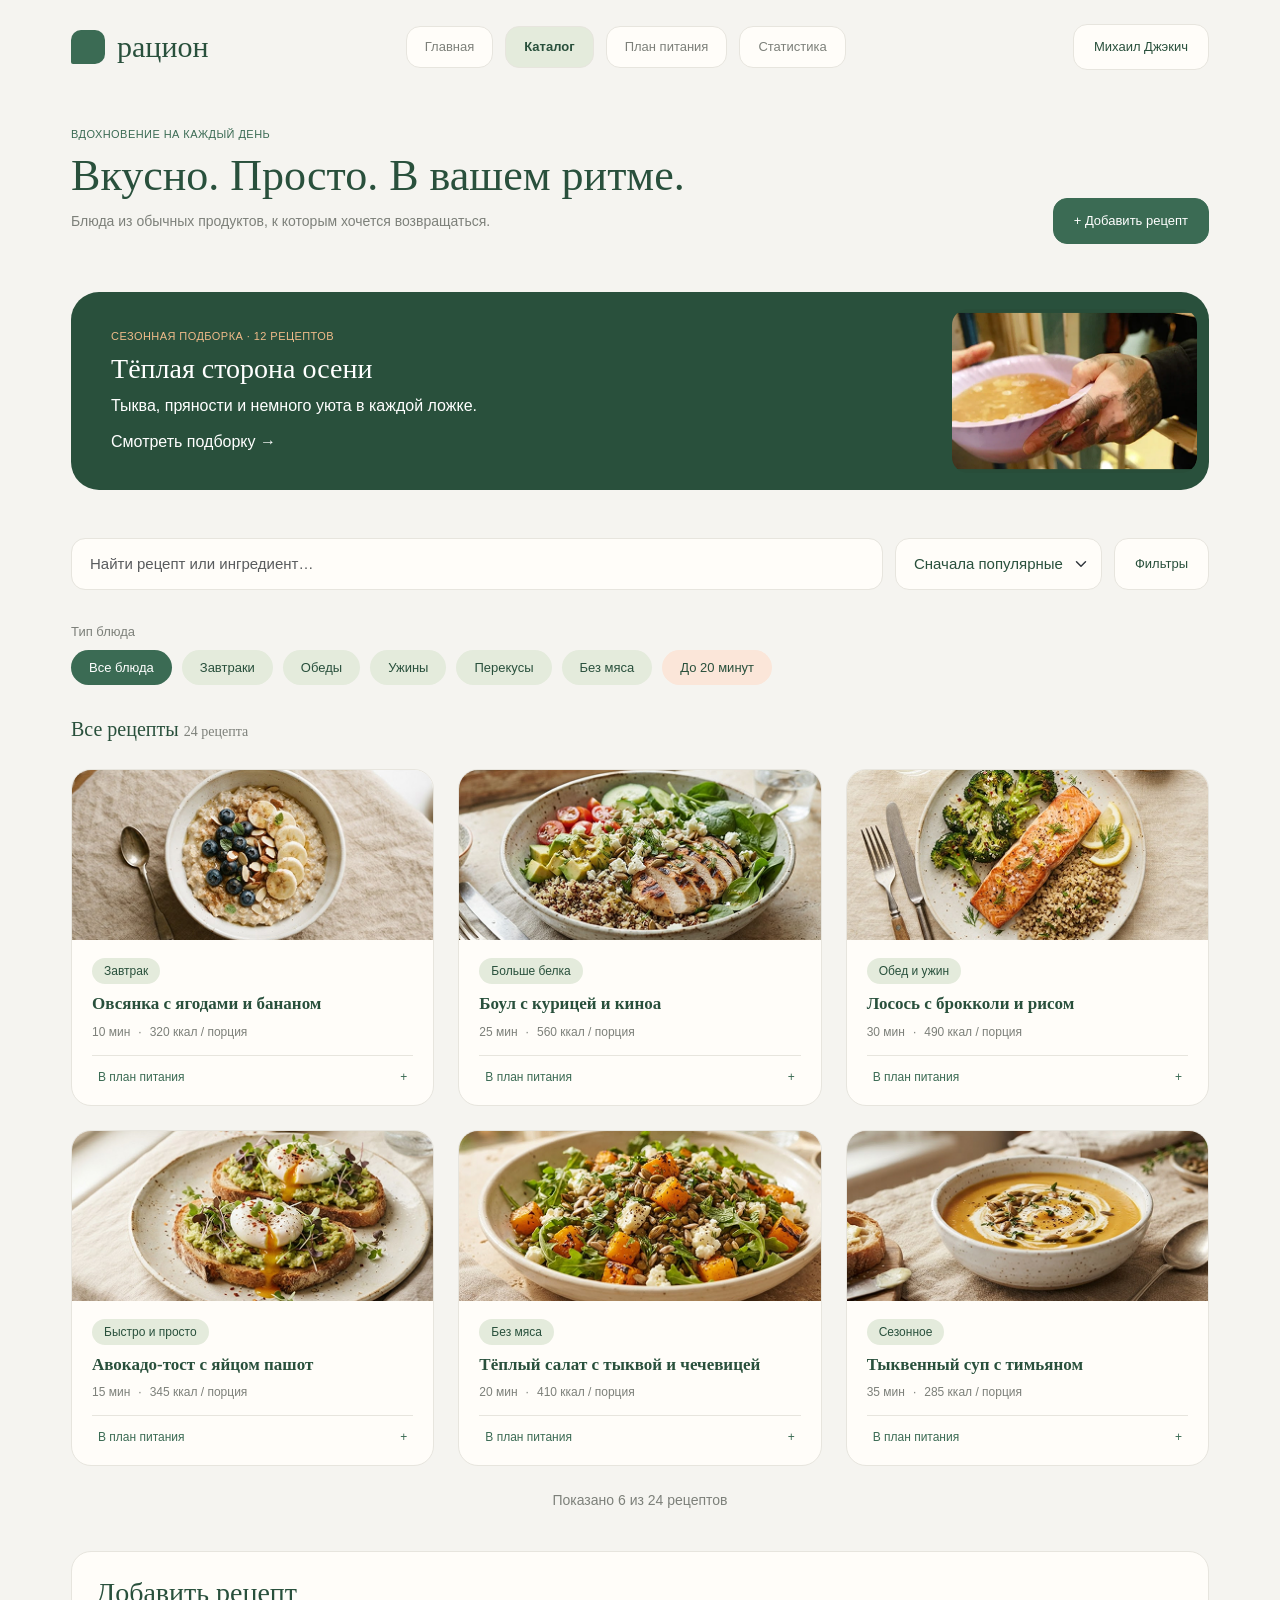
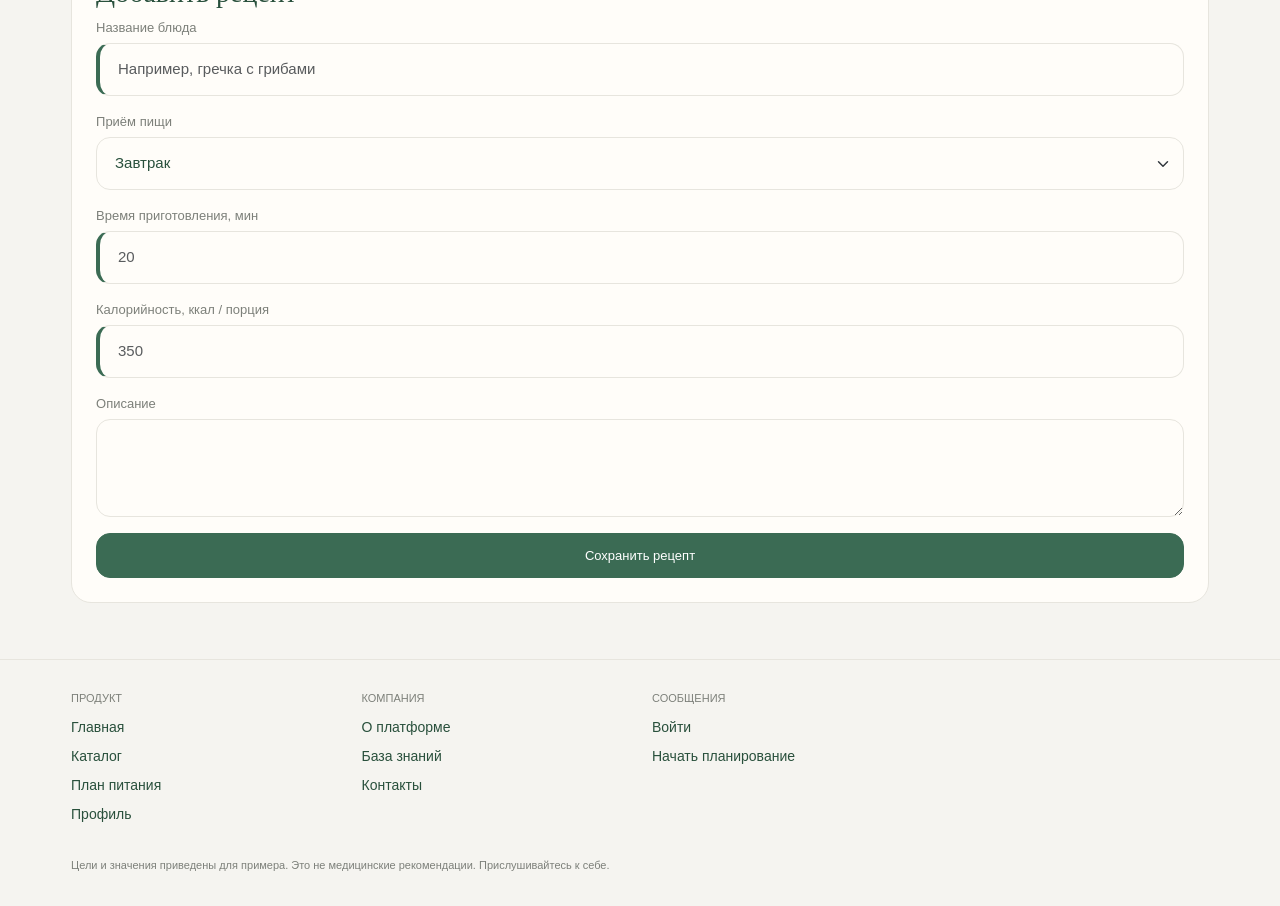
==== commit 24b5aad8: "Адаптивность" ====
--- a/catalog.html
+++ b/catalog.html
@@ -7,19 +7,26 @@
   <title>Каталог блюд — Рацион</title>
   <link rel="stylesheet" href="css/vendor/bootstrap.min.css">
   <link rel="stylesheet" href="css/style.css">
+  <script src="js/vendor/bootstrap.min.js" defer></script>
 </head>
 <body>
-  <header class="site-container header">
+  <header class="site-container header navbar navbar-expand-lg">
     <a class="logo" href="index.html"><span class="logo__mark"></span>рацион</a>
-    <nav class="nav" aria-label="Основная навигация">
-      <ul>
-        <li><a class="nav-link" href="index.html">Главная</a></li>
-        <li><a class="nav-link" href="catalog.html" aria-current="page">Каталог</a></li>
-        <li><a class="nav-link" href="plan.html">План питания</a></li>
-        <li><a class="nav-link" href="stats.html">Статистика</a></li>
-      </ul>
-    </nav>
-    <div class="header__actions"><a class="btn" href="login.html">Михаил Джэкич</a></div>
+    <button class="navbar-toggler" type="button" data-bs-toggle="collapse" data-bs-target="#site-navigation"
+            aria-controls="site-navigation" aria-expanded="false" aria-label="Меню сайта">
+      <span class="navbar-toggler-icon" aria-hidden="true"></span>
+    </button>
+    <div class="collapse navbar-collapse" id="site-navigation">
+      <nav class="nav" aria-label="Основная навигация">
+        <ul>
+          <li><a class="nav-link" href="index.html">Главная</a></li>
+          <li><a class="nav-link" href="catalog.html" aria-current="page">Каталог</a></li>
+          <li><a class="nav-link" href="plan.html">План питания</a></li>
+          <li><a class="nav-link" href="stats.html">Статистика</a></li>
+        </ul>
+      </nav>
+      <div class="header__actions"><a class="btn" href="login.html">Михаил Джэкич</a></div>
+    </div>
   </header>
 
   <main class="site-container">
@@ -64,7 +71,7 @@
 
     <div class="section-head"><h3>Все рецепты <span class="muted">24 рецепта</span></h3></div>
     <section class="recipes">
-      <div class="row row-cols-1 row-cols-lg-3 g-4">
+      <div class="row row-cols-1 row-cols-sm-2 row-cols-lg-3 g-3 g-lg-4">
         <div class="col"><article class="card h-100 recipe"><img class="recipe__img" src="img/Meal%20photography.png" alt="Овсянка с ягодами и бананом"><div class="recipe__body"><span class="recipe__badge">Завтрак</span><h3 class="recipe__title">Овсянка с ягодами и бананом</h3><p class="recipe__meta"><span>10 мин</span><span>320 ккал / порция</span></p><button class="recipe__add" type="button">В план питания <span>+</span></button></div></article></div>
         <div class="col"><article class="card h-100 recipe"><img class="recipe__img" src="img/Meal%20photography-1.png" alt="Боул с курицей и киноа"><div class="recipe__body"><span class="recipe__badge">Больше белка</span><h3 class="recipe__title">Боул с курицей и киноа</h3><p class="recipe__meta"><span>25 мин</span><span>560 ккал / порция</span></p><button class="recipe__add" type="button">В план питания <span>+</span></button></div></article></div>
         <div class="col"><article class="card h-100 recipe"><img class="recipe__img" src="img/Meal%20photography-2.png" alt="Лосось с брокколи и рисом"><div class="recipe__body"><span class="recipe__badge">Обед и ужин</span><h3 class="recipe__title">Лосось с брокколи и рисом</h3><p class="recipe__meta"><span>30 мин</span><span>490 ккал / порция</span></p><button class="recipe__add" type="button">В план питания <span>+</span></button></div></article></div>
--- a/css/style.css
+++ b/css/style.css
@@ -22,7 +22,7 @@
   line-height: 1.5;
 }
 h1, h2, h3 { font-family: Georgia, "Times New Roman", serif; font-weight: 400; margin: 0 0 8px; }
-h1 { font-size: 44px; }
+h1 { font-size: clamp(30px, 4vw, 44px); }
 h2 { font-size: 28px; }
 h3 { font-size: 20px; }
 p { margin: 0 0 12px; }
@@ -31,7 +31,7 @@
 img { max-width: 100%; display: block; }
 
 /* ===== Селектор по классу ===== */
-.site-container { max-width: 1920px; margin: 0 auto; padding: 0 80px; }
+.site-container { max-width: 1920px; margin-inline: auto; padding-inline: clamp(16px, 5.55vw, 80px); }
 .eyebrow { font-size: 11px; letter-spacing: .04em; text-transform: uppercase; color: var(--green); margin-bottom: 8px; }
 .muted { color: var(--muted); font-size: 14px; }
 .card {
@@ -39,14 +39,25 @@
   --bs-card-border-color: var(--line);
   --bs-card-border-radius: var(--radius);
   padding: 24px;
+  color: inherit;
 }
 
 .card:not(form) > .btn { align-self: start; }
 
 /* ===== Шапка: потомки и дочерние селекторы ===== */
-.header { display: flex; align-items: center; justify-content: space-between; padding-top: 24px; padding-bottom: 24px; }
+.header { padding-block: 24px; }
+.header .navbar-collapse { justify-content: space-between; gap: 16px; }
+.header .navbar-toggler {
+  --bs-navbar-toggler-border-color: var(--line);
+  --bs-navbar-toggler-border-radius: 12px;
+  width: 44px;
+  height: 44px;
+  padding: 0;
+  background: var(--card);
+}
+.header .navbar-toggler:focus-visible { outline: 3px solid #9cc3ab; outline-offset: 2px; box-shadow: none; }
 .logo { display: flex; align-items: center; gap: 12px; font-family: Georgia, serif; font-size: 30px; }
-.logo__mark { width: 34px; height: 34px; border-radius: 10px 10px 10px 2px; background: var(--green); }
+.logo__mark { flex: 0 0 34px; height: 34px; border-radius: 10px 10px 10px 2px; background: var(--green); }
 .nav > ul { display: flex; gap: 12px; }                /* дочерний селектор > */
 .nav a { display: block; padding: 10px 18px; border: 1px solid var(--line); border-radius: 14px; background: var(--card); font-size: 13px; color: var(--muted); }
 .nav a:hover { border-color: var(--green); color: var(--green); }  /* псевдокласс :hover */
@@ -103,11 +114,11 @@
   border-color: var(--green);
   box-shadow: 0 0 0 3px rgba(59,107,84,.18);
 }
-input:required { border-left: 4px solid var(--green); }               /* :required */
-input:invalid:not(:placeholder-shown) { border-color: #c0562d; }      /* :invalid + :not() */
+.form-control:required { border-left: 4px solid var(--green); }               /* :required */
+.form-control:invalid:not(:placeholder-shown) { border-color: #c0562d; }      /* :invalid + :not() */
 input::placeholder { color: #a8aaa3; }                                /* псевдоэлемент */
 .field:focus-within label { color: var(--green); }                    /* :focus-within */
-.phone { display: grid; grid-template-columns: 140px 1fr; gap: 0; background: var(--green-soft); border-radius: 999px; overflow: hidden; }
+.phone { display: grid; grid-template-columns: 140px minmax(0, 1fr); gap: 0; background: var(--green-soft); border-radius: 999px; overflow: hidden; }
 .phone .form-select, .phone .form-control {
   background-color: transparent;
   border: 0;
@@ -138,8 +149,8 @@
 /* ===== Hero / карточки ===== */
 .hero { padding: 32px 0 56px; }
 .hero__lead { font-size: 18px; color: var(--muted); max-width: 560px; }
-.hero__actions { display: flex; gap: 12px; margin: 24px 0 16px; }
-.tags { display: flex; gap: 8px; }
+.hero__actions { display: flex; flex-wrap: wrap; gap: 12px; margin: 24px 0 16px; }
+.tags { display: flex; flex-wrap: wrap; gap: 8px; }
 .tags li { padding: 6px 14px; border-radius: 999px; background: var(--green-soft); font-size: 12px; }
 .tags li:nth-child(2) { background: var(--peach); }                       /* :nth-child */
 .hero__visual { border-radius: 32px; overflow: hidden; }
@@ -153,7 +164,7 @@
 .recipe__body { padding: 18px 20px; }
 .recipe__badge { display: inline-block; padding: 4px 12px; border-radius: 999px; background: var(--green-soft); font-size: 12px; margin-bottom: 10px; }
 .recipe__title { font-weight: 700; font-size: 17px; }
-.recipe__meta { display: flex; gap: 8px; font-size: 12px; color: var(--muted); margin: 8px 0 14px; }
+.recipe__meta { display: flex; flex-wrap: wrap; gap: 8px; font-size: 12px; color: var(--muted); margin: 8px 0 14px; }
 .recipe__meta span + span::before { content: "·"; margin-right: 8px; }     /* + и ::before */
 .recipe__add { display: flex; justify-content: space-between; padding-top: 12px; border-top: 1px solid var(--line); font-size: 12px; width: 100%; background: none; border-left: 0; border-right: 0; border-bottom: 0; color: var(--green); font-family: inherit; cursor: pointer; }
 .recipe[hidden] { display: none; }                                        /* атрибут [hidden] */
@@ -161,33 +172,52 @@
 .banner { display: flex; justify-content: space-between; align-items: center; gap: 24px; margin: 48px 0; padding: 12px; border-radius: 28px; background: var(--green-dark); color: #fff; }
 .banner__content { padding: 24px 28px; }
 .banner .eyebrow { color: #f0bb8a; }
-.banner__img { width: 22%; min-width: 220px; height: 164px; object-fit: cover; border-radius: 16px; }
-
-.toolbar { display: grid; grid-template-columns: 1fr auto auto; gap: 12px; margin-bottom: 16px; }
-.section-head { display: flex; justify-content: space-between; align-items: end; margin: 32px 0 20px; }
+.banner__img { width: 22%; min-width: clamp(128px, 23vw, 220px); height: 164px; object-fit: cover; border-radius: 16px; }
+
+.toolbar { display: grid; grid-template-columns: minmax(0, 1fr) auto auto; gap: 12px; margin-bottom: 16px; }
+.section-head { display: flex; justify-content: space-between; align-items: end; gap: 16px; margin: 32px 0 20px; }
 
 /* ===== Баланс / прогресс ===== */
-.stat__value { font-size: 32px; font-weight: 700; }
+.stat__value { font-size: clamp(21px, 3vw, 32px); font-weight: 700; }
 progress { width: 100%; height: 6px; appearance: none; border: 0; border-radius: 6px; overflow: hidden; }
 progress::-webkit-progress-bar { background: var(--line); }
 progress::-webkit-progress-value { background: var(--green); }
 progress::-moz-progress-bar { background: var(--green); }
 
 /* ===== План питания ===== */
-.meal { display: flex; justify-content: space-between; align-items: center; padding: 16px 20px; border: 1px solid var(--line); border-radius: 18px; margin-top: 14px; }
-.meal__kcal { font-weight: 700; text-align: right; }
+.meal { display: flex; justify-content: space-between; align-items: center; gap: 12px; padding: 16px 20px; border: 1px solid var(--line); border-radius: 18px; margin-top: 14px; }
+.meal__kcal { flex-shrink: 0; font-weight: 700; text-align: right; }
 .meal:last-of-type { background: var(--green-soft); }                      /* :last-of-type */
-.macros { display: grid; grid-template-columns: 1fr 1fr; gap: 16px; margin-top: 16px; }
+.macros { display: grid; grid-template-columns: repeat(2, minmax(0, 1fr)); gap: 16px; margin-top: 16px; }
 .macros .card:last-child { grid-column: 1 / -1; }                          /* :last-child */
 .macros .card { background: var(--green-soft); border: 0; }
-.date-nav { display: flex; justify-content: space-between; align-items: center; margin: 24px 0; }
+.date-nav {
+  display: grid;
+  grid-template-columns: minmax(0, 1fr) auto minmax(0, 1fr);
+  align-items: end;
+  gap: 10px;
+  margin: 24px 0;
+}
+.date-nav .field { grid-area: 1 / 2; }
+.date-nav .btn:first-of-type { justify-self: start; }
+.date-nav .btn:last-of-type { justify-self: end; }
 .note { background: var(--peach); border-radius: 16px; padding: 16px 20px; font-size: 13px; margin-top: 16px; }
 
 /* ===== Статистика ===== */
-.chart { display: flex; align-items: end; justify-content: space-around; height: 300px; padding: 24px; background: var(--green-soft); border-radius: 20px; }
+.chart {
+  display: grid;
+  grid-template-columns: repeat(7, minmax(0, 1fr));
+  align-items: end;
+  gap: clamp(2px, 1vw, 12px);
+  height: clamp(264px, 32vw, 300px);
+  padding: clamp(8px, 2vw, 24px);
+  background: var(--green-soft);
+  border-radius: 20px;
+}
+.chart + p { margin-top: 8px; }
 .chart li { display: grid; justify-items: center; gap: 8px; font-size: 12px; }
-.chart li::before { content: attr(data-kcal); font-size: 13px; }           /* attr() */
-.chart li span { width: 32px; border-radius: 16px 16px 0 0; background: var(--green); }
+.chart li::before { content: attr(data-kcal); font-size: clamp(10px, 1.5vw, 13px); } /* attr() */
+.chart li span { width: min(32px, 75%); border-radius: 16px 16px 0 0; background: var(--green); }
 .chart li[data-kcal^="2"] span { background: var(--green-dark); }          /* [attr^=] — значения от 2000 */
 
 /* ===== Авторизация ===== */
@@ -195,26 +225,67 @@
 .auth__card { text-align: left; border-radius: 48px; padding: 56px 60px; margin-top: 40px; }
 
 /* ===== Футер ===== */
-.footer { border-top: 1px solid var(--line); margin-top: 56px; padding: 32px 80px; display: grid; grid-template-columns: repeat(4, minmax(0, 1fr)); gap: 24px; font-size: 14px; }
+.footer { border-top: 1px solid var(--line); margin-top: 56px; padding-block: 32px; display: grid; grid-template-columns: repeat(4, minmax(0, 1fr)); gap: 24px; font-size: 14px; }
 .footer__cols { display: contents; }
 .footer__cols h4 { margin: 0 0 12px; font-size: 11px; text-transform: uppercase; color: var(--muted); font-weight: 500; }
 .footer__cols li { margin-bottom: 8px; }
 .footer__cols a:hover { text-decoration: underline; }
 .footer__note { grid-column: 1 / -1; margin: 0; font-size: 11px; color: var(--muted); }
 
-@media (max-width: 900px) {
-  .site-container { padding: 0 20px; }
-  .header { flex-wrap: wrap; gap: 12px; }
-  .nav > ul { flex-wrap: wrap; }
-  .footer { grid-template-columns: repeat(2, minmax(0, 1fr)); padding-right: 20px; padding-left: 20px; }
-  .banner { align-items: stretch; flex-direction: column; }
-  .banner__content { padding: 20px; }
-  .banner__img { width: 100%; min-width: 0; }
-  h1 { font-size: 32px; }
-}
-
-@media (max-width: 560px) {
-  .footer { grid-template-columns: 1fr; }
+@media (min-width: 992px) {
+  .header .navbar-collapse { margin-inline-start: 20px; }
+  .header .nav { margin-inline: auto; }
+}
+
+@media (max-width: 991.98px) {
+  .header { padding-block: 14px; }
+  .header .nav { display: block; padding-top: 14px; }
+  .header .nav > ul { display: grid; grid-template-columns: repeat(2, minmax(0, 1fr)); }
+  .header .nav-link { min-height: 44px; }
+  .header__actions { flex-wrap: wrap; margin-top: 12px; }
+  .footer { grid-template-columns: repeat(2, minmax(0, 1fr)); }
+  .footer > div:not(.footer__cols) { grid-column: 1 / -1; }
+}
+
+@media (max-width: 767.98px) {
+  .section-head { flex-direction: column; align-items: start; gap: 8px; margin-top: 20px; }
+  .stats--five .col:last-child { width: 100%; }
+  .auth__card { padding: 32px; }
+}
+
+@media (max-width: 575.98px) {
+  .hero { padding-block: 20px 32px; }
+  .hero__lead { font-size: 16px; }
+  .features { margin-bottom: 32px; }
+  .banner {
+    display: grid;
+    grid-template-columns: minmax(0, 1fr) clamp(76px, 24vw, 136px);
+    gap: 12px;
+    margin-block: 24px;
+  }
+  .banner__content { padding: 4px; }
+  .banner__img { width: 100%; min-width: 0; height: auto; aspect-ratio: 1; }
+  .banner h2 { font-size: 23px; }
+  .toolbar { grid-template-columns: minmax(0, 1fr) auto; gap: 8px; margin-bottom: 0; }
+  .toolbar .form-control { grid-column: 1 / -1; }
+  .card { padding: 16px; }
+  .recipe { padding: 0; }
+  .date-nav { grid-template-columns: repeat(2, minmax(0, 1fr)); }
+  .date-nav .field { grid-area: 1 / 1 / 2 / -1; }
+  .date-nav .btn { width: 100%; padding-inline: 8px; }
+  .meal { padding: 12px; }
+  .macros { gap: 10px; }
+  .auth { padding-block: 20px 24px; }
+  .auth__card { margin-top: 24px; padding: 20px; border-radius: 24px; }
+  .steps { margin-bottom: 12px; }
+  .phone { grid-template-columns: 98px minmax(0, 1fr); }
+  .phone .form-select { padding-inline-start: 12px; }
+  .form-control, .form-select { font-size: 16px; }
+  .footer { gap: 20px 12px; margin-top: 32px; }
+}
+
+@media (max-width: 359.98px) {
+  .toolbar { grid-template-columns: minmax(0, 1fr); }
 }
 
 /* =========================================================
